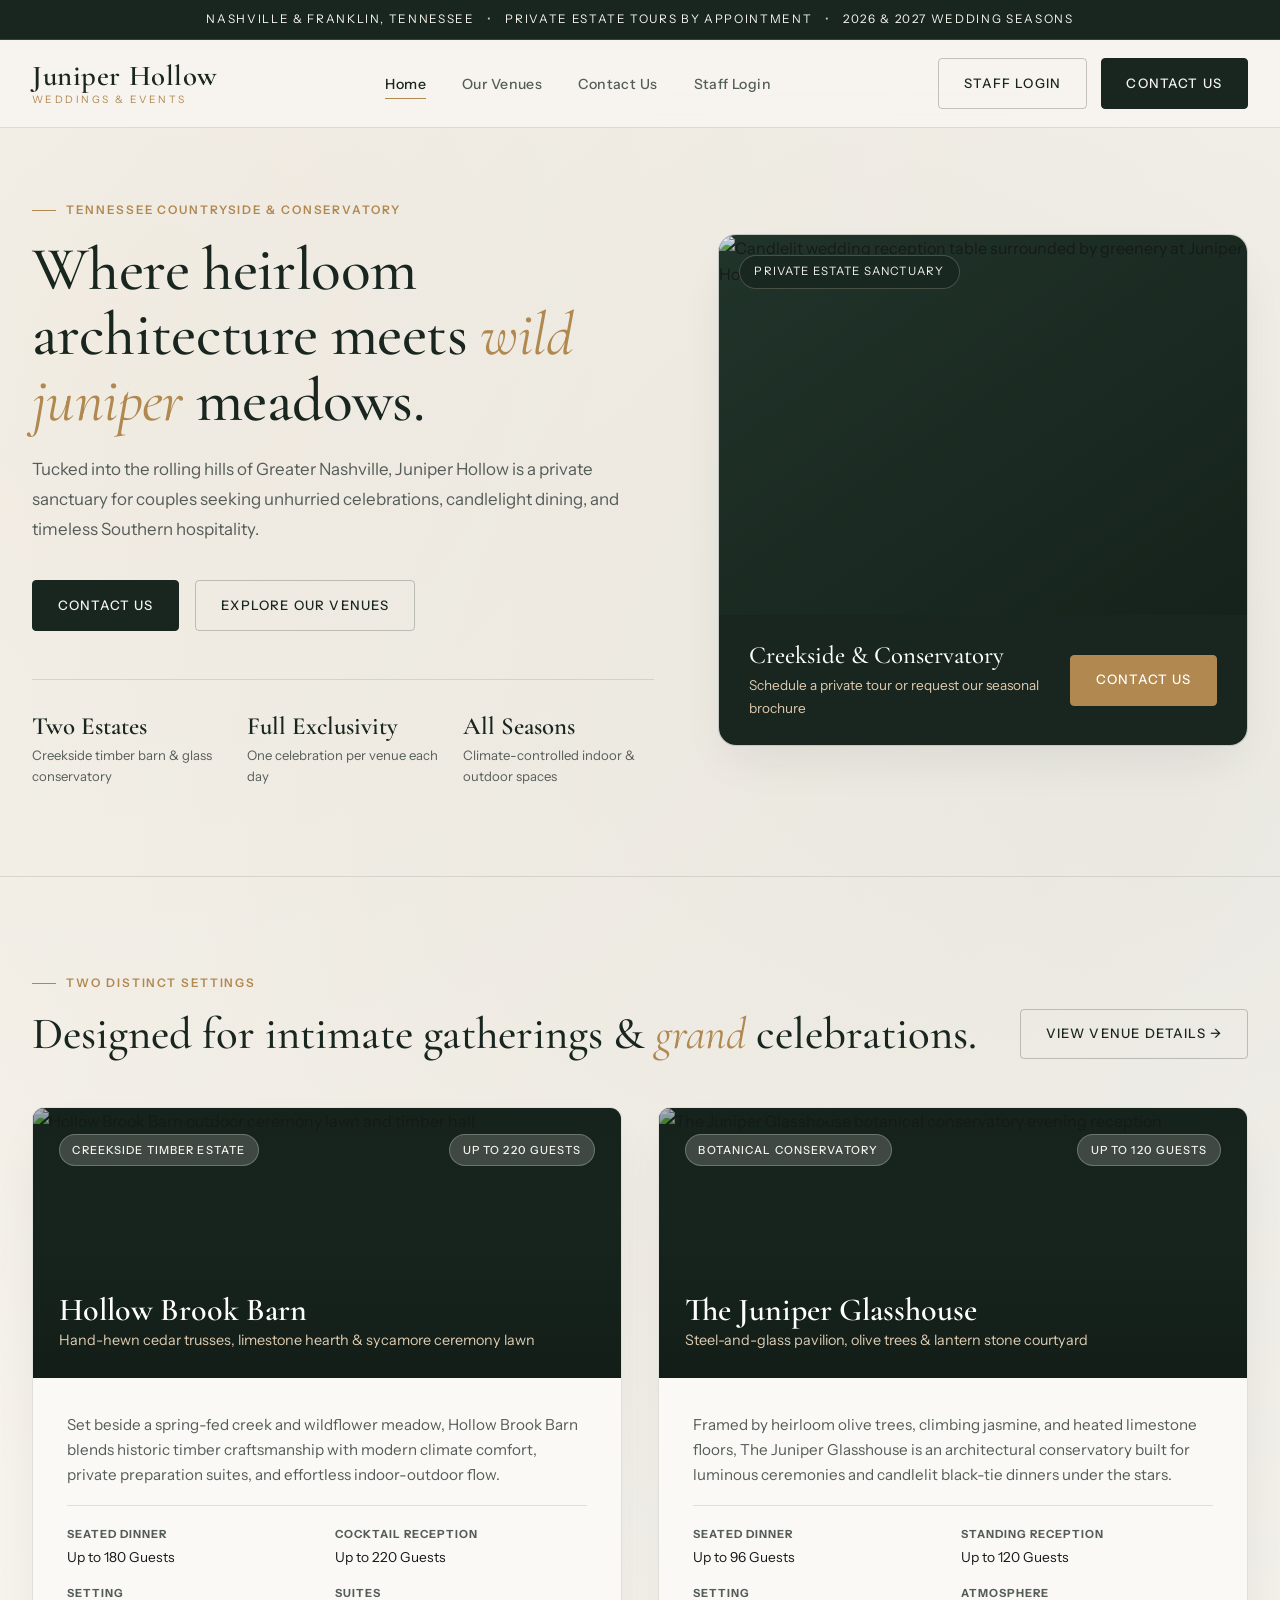
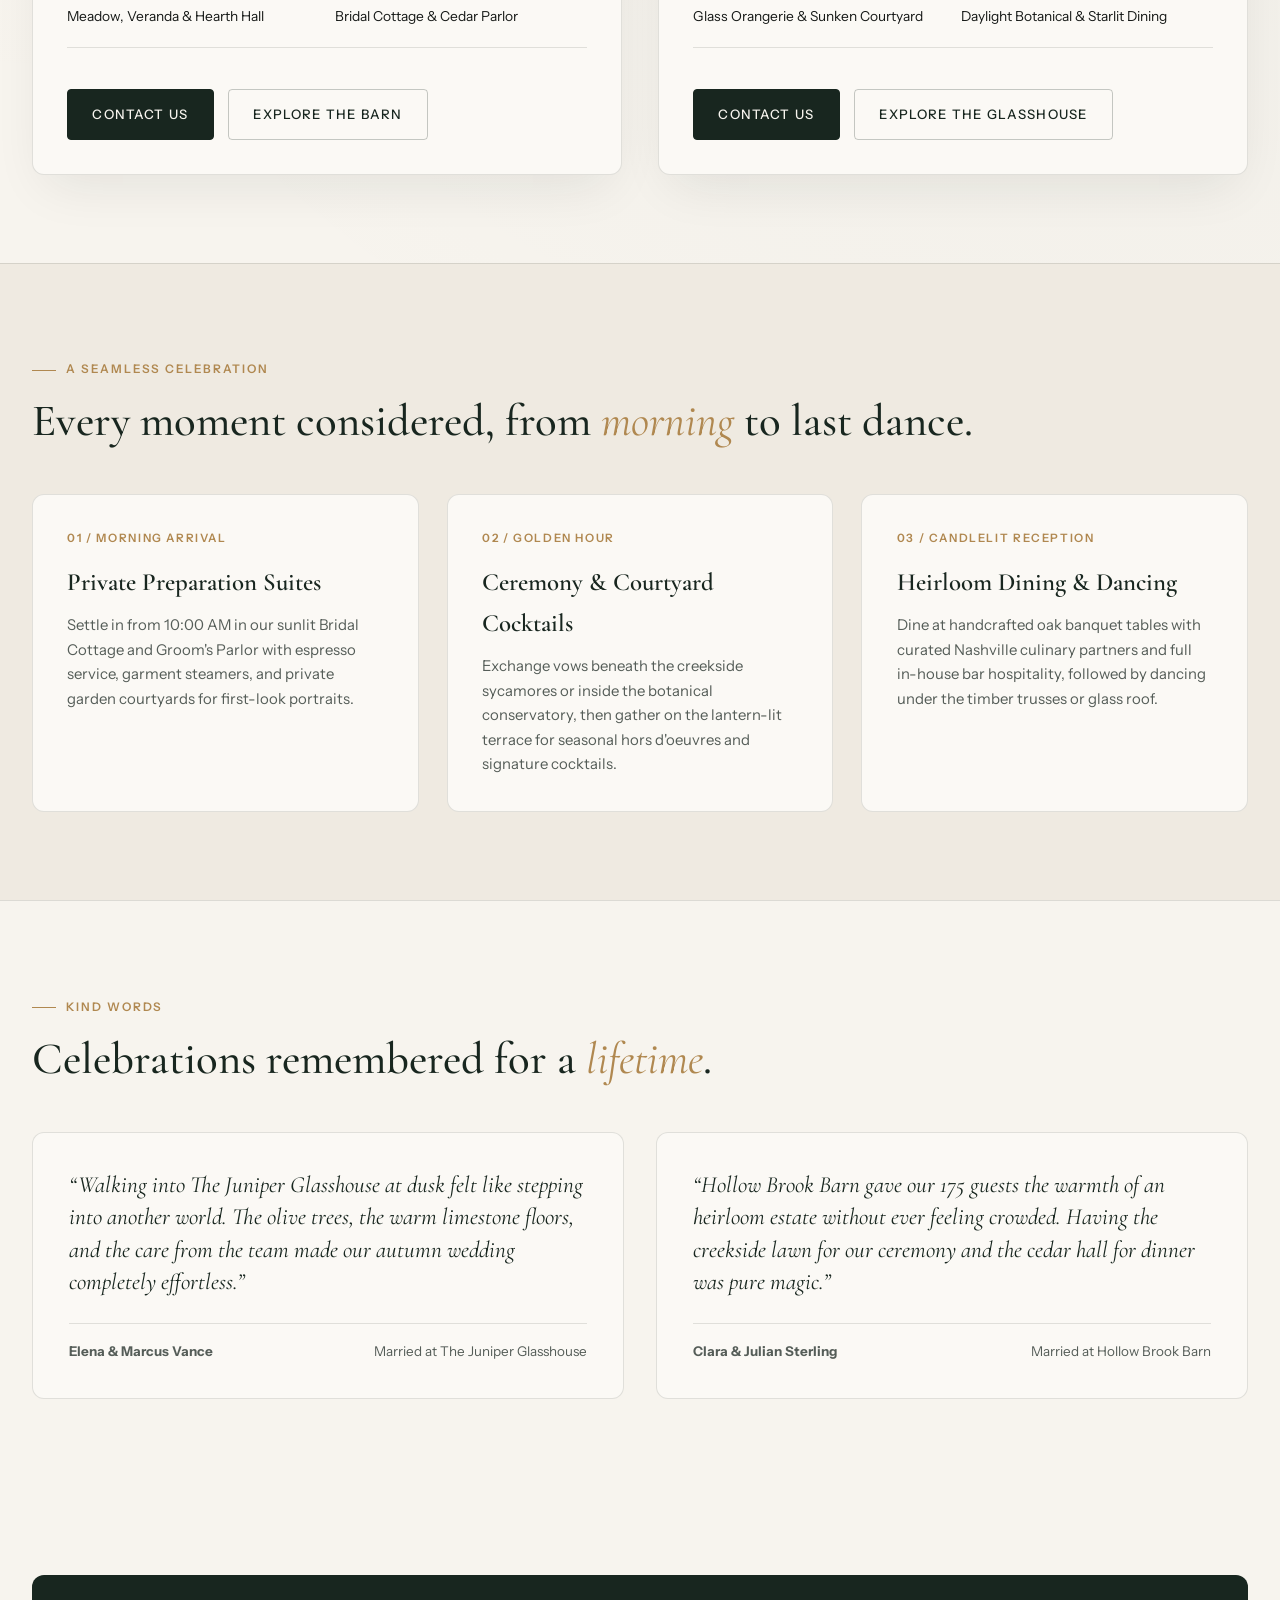
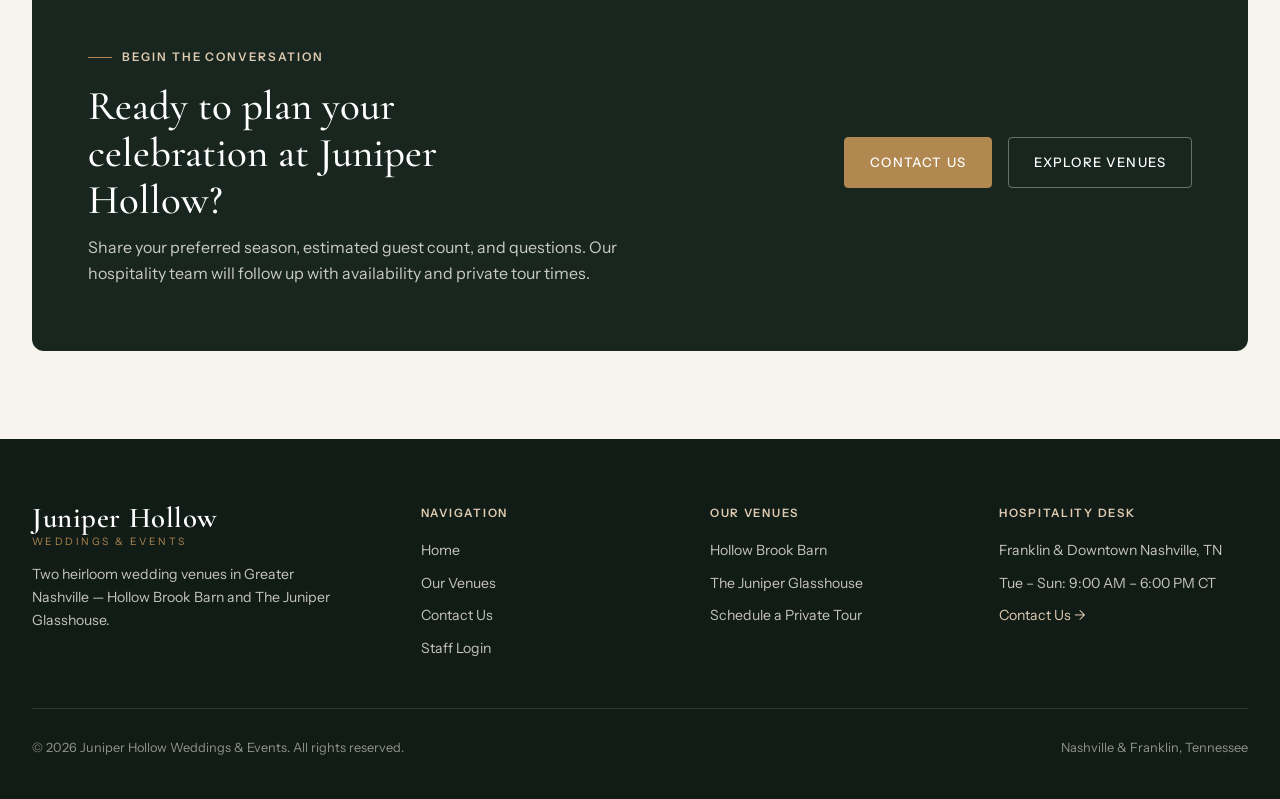
==== frontend/index.html @ 21a0ff54 "feat(frontend): add venue home page Co-Authored-By: Claude Opus 5.5 <noreply@anthropic.com>" ====
<!DOCTYPE html>
<html lang="en">
<head>
  <meta charset="UTF-8" />
  <meta name="viewport" content="width=device-width, initial-scale=1.0" />
  <title>Juniper Hollow Weddings &amp; Events | Nashville Wedding Sanctuary</title>
  <link rel="stylesheet" href="styles.css" />
</head>
<body>
  <div class="top-ribbon">
    Nashville &amp; Franklin, Tennessee <span>&bull;</span> Private Estate Tours by Appointment <span>&bull;</span> 2026 &amp; 2027 Wedding Seasons
  </div>

  <header class="site-header">
    <div class="nav-container">
      <a href="index.html" class="brand-logo">
        <span class="brand-title">Juniper Hollow</span>
        <span class="brand-subtitle">Weddings &amp; Events</span>
      </a>

      <nav aria-label="Primary Navigation">
        <ul class="nav-links">
          <li><a href="index.html" class="active">Home</a></li>
          <li><a href="venues.html">Our Venues</a></li>
          <li><a href="contact.html">Contact Us</a></li>
          <li><a href="login.html">Staff Login</a></li>
        </ul>
      </nav>

      <div class="nav-actions">
        <a href="login.html" class="btn btn-outline">Staff Login</a>
        <a href="contact.html" class="btn btn-primary">Contact Us</a>
      </div>
    </div>
  </header>

  <main>
    <!-- Hero Section -->
    <section class="hero">
      <div class="container">
        <div class="hero-grid">
          <div class="hero-copy">
            <span class="eyebrow">Tennessee Countryside &amp; Conservatory</span>
            <h1 class="heading-xl">
              Where heirloom architecture meets <em>wild juniper</em> meadows.
            </h1>
            <p class="lead-copy" style="margin-top: 1.35rem;">
              Tucked into the rolling hills of Greater Nashville, Juniper Hollow is a private sanctuary for couples seeking unhurried celebrations, candlelight dining, and timeless Southern hospitality.
            </p>

            <div class="hero-actions">
              <a href="contact.html" class="btn btn-primary">Contact Us</a>
              <a href="venues.html" class="btn btn-outline">Explore Our Venues</a>
            </div>

            <div class="hero-highlights">
              <div class="highlight-item">
                <div class="highlight-title">Two Estates</div>
                <div class="highlight-sub">Creekside timber barn &amp; glass conservatory</div>
              </div>
              <div class="highlight-item">
                <div class="highlight-title">Full Exclusivity</div>
                <div class="highlight-sub">One celebration per venue each day</div>
              </div>
              <div class="highlight-item">
                <div class="highlight-title">All Seasons</div>
                <div class="highlight-sub">Climate-controlled indoor &amp; outdoor spaces</div>
              </div>
            </div>
          </div>

          <div class="hero-visual">
            <div class="hero-showcase">
              <div class="hero-photo-frame">
                <img
                  src="https://images.unsplash.com/photo-1519741497674-611481863552?auto=format&fit=crop&w=1200&q=85"
                  alt="Candlelit wedding reception table surrounded by greenery at Juniper Hollow"
                />
                <span class="hero-photo-badge">Private Estate Sanctuary</span>
              </div>

              <div class="hero-showcase-footer">
                <div>
                  <h3>Creekside &amp; Conservatory</h3>
                  <p>Schedule a private tour or request our seasonal brochure</p>
                </div>
                <a href="contact.html" class="btn btn-gold">Contact Us</a>
              </div>
            </div>
          </div>
        </div>
      </div>
    </section>

    <!-- Venues Preview Section -->
    <section class="section section-border">
      <div class="container">
        <div class="section-header">
          <div>
            <span class="eyebrow">Two Distinct Settings</span>
            <h2 class="heading-lg">Designed for intimate gatherings &amp; <em>grand</em> celebrations.</h2>
          </div>
          <a href="venues.html" class="btn btn-outline">View Venue Details &rarr;</a>
        </div>

        <div class="venue-grid">
          <!-- Venue 1: Hollow Brook Barn -->
          <article class="venue-card">
            <div class="venue-photo">
              <img
                src="https://images.unsplash.com/photo-1464366400600-7168b8af9bc3?auto=format&fit=crop&w=1000&q=80"
                alt="Hollow Brook Barn outdoor ceremony lawn and timber hall"
              />
              <div class="venue-photo-overlay">
                <div class="venue-tag-row">
                  <span class="pill">Creekside Timber Estate</span>
                  <span class="pill">Up to 220 Guests</span>
                </div>
                <div>
                  <h3 class="heading-md" style="color: #fff; font-size: 2rem;">Hollow Brook Barn</h3>
                  <p style="color: var(--champagne-soft); font-size: 0.9rem;">Hand-hewn cedar trusses, limestone hearth &amp; sycamore ceremony lawn</p>
                </div>
              </div>
            </div>

            <div class="venue-body">
              <div>
                <p style="color: var(--ink-muted); font-size: 0.95rem;">
                  Set beside a spring-fed creek and wildflower meadow, Hollow Brook Barn blends historic timber craftsmanship with modern climate comfort, private preparation suites, and effortless indoor-outdoor flow.
                </p>

                <div class="spec-list">
                  <div class="spec-item">
                    <strong>Seated Dinner</strong>
                    Up to 180 Guests
                  </div>
                  <div class="spec-item">
                    <strong>Cocktail Reception</strong>
                    Up to 220 Guests
                  </div>
                  <div class="spec-item">
                    <strong>Setting</strong>
                    Meadow, Veranda &amp; Hearth Hall
                  </div>
                  <div class="spec-item">
                    <strong>Suites</strong>
                    Bridal Cottage &amp; Cedar Parlor
                  </div>
                </div>
              </div>

              <div style="display: flex; gap: 0.85rem; flex-wrap: wrap;">
                <a href="contact.html?venue=Hollow%20Brook%20Barn" class="btn btn-primary">Contact Us</a>
                <a href="venues.html#hollow-brook-barn" class="btn btn-outline">Explore the Barn</a>
              </div>
            </div>
          </article>

          <!-- Venue 2: The Juniper Glasshouse -->
          <article class="venue-card">
            <div class="venue-photo">
              <img
                src="https://images.unsplash.com/photo-1511795409834-ef04bbd61622?auto=format&fit=crop&w=1000&q=80"
                alt="The Juniper Glasshouse botanical conservatory evening reception"
              />
              <div class="venue-photo-overlay">
                <div class="venue-tag-row">
                  <span class="pill">Botanical Conservatory</span>
                  <span class="pill">Up to 120 Guests</span>
                </div>
                <div>
                  <h3 class="heading-md" style="color: #fff; font-size: 2rem;">The Juniper Glasshouse</h3>
                  <p style="color: var(--champagne-soft); font-size: 0.9rem;">Steel-and-glass pavilion, olive trees &amp; lantern stone courtyard</p>
                </div>
              </div>
            </div>

            <div class="venue-body">
              <div>
                <p style="color: var(--ink-muted); font-size: 0.95rem;">
                  Framed by heirloom olive trees, climbing jasmine, and heated limestone floors, The Juniper Glasshouse is an architectural conservatory built for luminous ceremonies and candlelit black-tie dinners under the stars.
                </p>

                <div class="spec-list">
                  <div class="spec-item">
                    <strong>Seated Dinner</strong>
                    Up to 96 Guests
                  </div>
                  <div class="spec-item">
                    <strong>Standing Reception</strong>
                    Up to 120 Guests
                  </div>
                  <div class="spec-item">
                    <strong>Setting</strong>
                    Glass Orangerie &amp; Sunken Courtyard
                  </div>
                  <div class="spec-item">
                    <strong>Atmosphere</strong>
                    Daylight Botanical &amp; Starlit Dining
                  </div>
                </div>
              </div>

              <div style="display: flex; gap: 0.85rem; flex-wrap: wrap;">
                <a href="contact.html?venue=The%20Juniper%20Glasshouse" class="btn btn-primary">Contact Us</a>
                <a href="venues.html#juniper-glasshouse" class="btn btn-outline">Explore the Glasshouse</a>
              </div>
            </div>
          </article>
        </div>
      </div>
    </section>

    <!-- The Wedding Experience -->
    <section class="section section-alt section-border">
      <div class="container">
        <div class="section-header">
          <div>
            <span class="eyebrow">A Seamless Celebration</span>
            <h2 class="heading-lg">Every moment considered, from <em>morning</em> to last dance.</h2>
          </div>
        </div>

        <div class="feature-grid">
          <div class="feature-card">
            <span class="feature-index">01 / Morning Arrival</span>
            <h3>Private Preparation Suites</h3>
            <p>
              Settle in from 10:00 AM in our sunlit Bridal Cottage and Groom's Parlor with espresso service, garment steamers, and private garden courtyards for first-look portraits.
            </p>
          </div>

          <div class="feature-card">
            <span class="feature-index">02 / Golden Hour</span>
            <h3>Ceremony &amp; Courtyard Cocktails</h3>
            <p>
              Exchange vows beneath the creekside sycamores or inside the botanical conservatory, then gather on the lantern-lit terrace for seasonal hors d'oeuvres and signature cocktails.
            </p>
          </div>

          <div class="feature-card">
            <span class="feature-index">03 / Candlelit Reception</span>
            <h3>Heirloom Dining &amp; Dancing</h3>
            <p>
              Dine at handcrafted oak banquet tables with curated Nashville culinary partners and full in-house bar hospitality, followed by dancing under the timber trusses or glass roof.
            </p>
          </div>
        </div>
      </div>
    </section>

    <!-- Couple Testimonials -->
    <section class="section section-border">
      <div class="container">
        <div class="section-header">
          <div>
            <span class="eyebrow">Kind Words</span>
            <h2 class="heading-lg">Celebrations remembered for a <em>lifetime</em>.</h2>
          </div>
        </div>

        <div class="quote-grid">
          <div class="quote-card">
            <blockquote>
              &ldquo;Walking into The Juniper Glasshouse at dusk felt like stepping into another world. The olive trees, the warm limestone floors, and the care from the team made our autumn wedding completely effortless.&rdquo;
            </blockquote>
            <div class="quote-author">
              <strong>Elena &amp; Marcus Vance</strong>
              <span>Married at The Juniper Glasshouse</span>
            </div>
          </div>

          <div class="quote-card">
            <blockquote>
              &ldquo;Hollow Brook Barn gave our 175 guests the warmth of an heirloom estate without ever feeling crowded. Having the creekside lawn for our ceremony and the cedar hall for dinner was pure magic.&rdquo;
            </blockquote>
            <div class="quote-author">
              <strong>Clara &amp; Julian Sterling</strong>
              <span>Married at Hollow Brook Barn</span>
            </div>
          </div>
        </div>
      </div>
    </section>

    <!-- Bottom CTA Band -->
    <section class="section">
      <div class="container">
        <div class="cta-band">
          <div>
            <span class="eyebrow" style="color: var(--champagne-soft);">Begin the Conversation</span>
            <h2>Ready to plan your celebration at Juniper Hollow?</h2>
            <p>
              Share your preferred season, estimated guest count, and questions. Our hospitality team will follow up with availability and private tour times.
            </p>
          </div>
          <div style="display: flex; gap: 1rem; flex-wrap: wrap;">
            <a href="contact.html" class="btn btn-gold">Contact Us</a>
            <a href="venues.html" class="btn btn-outline" style="color: #fff; border-color: rgba(255,255,255,0.35);">Explore Venues</a>
          </div>
        </div>
      </div>
    </section>
  </main>

  <footer class="site-footer">
    <div class="container">
      <div class="footer-grid">
        <div class="footer-col">
          <div class="brand-logo" style="margin-bottom: 1rem;">
            <span class="brand-title" style="color: #fff;">Juniper Hollow</span>
            <span class="brand-subtitle">Weddings &amp; Events</span>
          </div>
          <p style="font-size: 0.88rem; max-width: 34ch;">
            Two heirloom wedding venues in Greater Nashville — Hollow Brook Barn and The Juniper Glasshouse.
          </p>
        </div>

        <div class="footer-col">
          <h4>Navigation</h4>
          <ul>
            <li><a href="index.html">Home</a></li>
            <li><a href="venues.html">Our Venues</a></li>
            <li><a href="contact.html">Contact Us</a></li>
            <li><a href="login.html">Staff Login</a></li>
          </ul>
        </div>

        <div class="footer-col">
          <h4>Our Venues</h4>
          <ul>
            <li><a href="venues.html#hollow-brook-barn">Hollow Brook Barn</a></li>
            <li><a href="venues.html#juniper-glasshouse">The Juniper Glasshouse</a></li>
            <li><a href="contact.html">Schedule a Private Tour</a></li>
          </ul>
        </div>

        <div class="footer-col">
          <h4>Hospitality Desk</h4>
          <ul>
            <li>Franklin &amp; Downtown Nashville, TN</li>
            <li>Tue &ndash; Sun: 9:00 AM &ndash; 6:00 PM CT</li>
            <li><a href="contact.html" style="color: var(--champagne-soft);">Contact Us &rarr;</a></li>
          </ul>
        </div>
      </div>

      <div class="footer-bottom">
        <span>&copy; 2026 Juniper Hollow Weddings &amp; Events. All rights reserved.</span>
        <span>Nashville &amp; Franklin, Tennessee</span>
      </div>
    </div>
  </footer>

  <script src="app.js"></script>
</body>
</html>
---- frontend/styles.css ----
@import url('https://fonts.googleapis.com/css2?family=Cormorant+Garamond:ital,wght@0,400;0,500;0,600;0,700;1,400;1,600&family=Instrument+Sans:wght@400;500;600&display=swap');

:root {
  --bg-parchment: #F7F4EE;
  --bg-linen: #EFEAE1;
  --bg-card: #FBF9F5;
  --juniper-deep: #18261F;
  --juniper-moss: #283D32;
  --juniper-sage: #5A6B60;
  --champagne-gold: #B08850;
  --champagne-soft: #DFCBB0;
  --terracotta: #B96B52;
  --ink-dark: #161917;
  --ink-muted: #555D58;
  --hairline: rgba(24, 38, 31, 0.12);
  --hairline-strong: rgba(24, 38, 31, 0.24);
  --shadow-editorial: 0 22px 50px -14px rgba(24, 38, 31, 0.09);
  --shadow-hover: 0 28px 60px -12px rgba(24, 38, 31, 0.16);
  --font-display: 'Cormorant Garamond', Georgia, serif;
  --font-sans: 'Instrument Sans', -apple-system, BlinkMacSystemFont, sans-serif;
  --radius-sm: 4px;
  --radius-md: 12px;
  --radius-lg: 18px;
}

* {
  box-sizing: border-box;
  margin: 0;
  padding: 0;
}

html {
  scroll-behavior: smooth;
  background-color: var(--bg-parchment);
  color: var(--ink-dark);
  font-family: var(--font-sans);
  line-height: 1.65;
  -webkit-font-smoothing: antialiased;
}

body {
  min-height: 100vh;
  display: flex;
  flex-direction: column;
  background-color: var(--bg-parchment);
  background-image:
    radial-gradient(circle at 10% 8%, rgba(176, 136, 80, 0.07), transparent 36%),
    radial-gradient(circle at 90% 20%, rgba(40, 61, 50, 0.06), transparent 40%);
  overflow-x: hidden;
}

a {
  color: inherit;
  text-decoration: none;
  transition: color 0.25s ease, opacity 0.25s ease;
}

img {
  max-width: 100%;
  display: block;
}

/* Top announcement bar */
.top-ribbon {
  background-color: var(--juniper-deep);
  color: var(--bg-parchment);
  font-size: 0.74rem;
  letter-spacing: 0.14em;
  text-transform: uppercase;
  padding: 0.6rem 1.5rem;
  text-align: center;
  border-bottom: 1px solid rgba(223, 203, 176, 0.16);
}

.top-ribbon span {
  color: var(--champagne-soft);
  margin: 0 0.55rem;
}

/* Navigation */
.site-header {
  position: sticky;
  top: 0;
  z-index: 100;
  background: rgba(247, 244, 238, 0.94);
  backdrop-filter: blur(14px);
  border-bottom: 1px solid var(--hairline);
}

.nav-container {
  max-width: 1280px;
  margin: 0 auto;
  padding: 1.15rem 2rem;
  display: flex;
  align-items: center;
  justify-content: space-between;
  gap: 2rem;
}

.brand-logo {
  display: flex;
  flex-direction: column;
  line-height: 1;
}

.brand-logo .brand-title {
  font-family: var(--font-display);
  font-size: 1.8rem;
  font-weight: 600;
  letter-spacing: 0.02em;
  color: var(--juniper-deep);
}

.brand-logo .brand-subtitle {
  font-size: 0.64rem;
  letter-spacing: 0.24em;
  text-transform: uppercase;
  color: var(--champagne-gold);
  margin-top: 0.25rem;
}

.nav-links {
  display: flex;
  align-items: center;
  gap: 2.25rem;
  list-style: none;
}

.nav-links a {
  font-size: 0.88rem;
  font-weight: 500;
  letter-spacing: 0.03em;
  color: var(--ink-muted);
  position: relative;
  padding-bottom: 0.25rem;
  white-space: nowrap;
}

.nav-links a::after {
  content: '';
  position: absolute;
  left: 0;
  bottom: -2px;
  width: 0;
  height: 1.5px;
  background-color: var(--champagne-gold);
  transition: width 0.28s ease;
}

.nav-links a:hover,
.nav-links a.active {
  color: var(--juniper-deep);
}

.nav-links a:hover::after,
.nav-links a.active::after {
  width: 100%;
}

.nav-actions {
  display: flex;
  align-items: center;
  gap: 0.85rem;
}

/* Buttons — always single line */
.btn {
  display: inline-flex;
  align-items: center;
  justify-content: center;
  gap: 0.5rem;
  font-family: var(--font-sans);
  font-size: 0.82rem;
  font-weight: 500;
  letter-spacing: 0.09em;
  text-transform: uppercase;
  white-space: nowrap;
  flex-shrink: 0;
  padding: 0.85rem 1.55rem;
  border-radius: var(--radius-sm);
  border: 1px solid transparent;
  cursor: pointer;
  transition: all 0.25s ease;
}

.btn-primary {
  background-color: var(--juniper-deep);
  color: var(--bg-parchment);
  border-color: var(--juniper-deep);
}

.btn-primary:hover {
  background-color: var(--juniper-moss);
  transform: translateY(-1px);
  box-shadow: 0 10px 24px -8px rgba(24, 38, 31, 0.35);
}

.btn-gold {
  background-color: var(--champagne-gold);
  color: #fff;
  border-color: var(--champagne-gold);
}

.btn-gold:hover {
  background-color: #9b743f;
  transform: translateY(-1px);
  box-shadow: 0 10px 24px -8px rgba(176, 136, 80, 0.4);
}

.btn-outline {
  background-color: transparent;
  color: var(--juniper-deep);
  border-color: var(--hairline-strong);
}

.btn-outline:hover {
  border-color: var(--juniper-deep);
  background-color: rgba(24, 38, 31, 0.04);
}

.btn-ghost {
  background: transparent;
  color: var(--ink-muted);
  padding: 0.55rem 0.9rem;
}

.btn-ghost:hover {
  color: var(--juniper-deep);
}

/* Layout Utilities */
.container {
  max-width: 1280px;
  margin: 0 auto;
  padding: 0 2rem;
}

.section {
  padding: 5.5rem 0;
}

.section-alt {
  background-color: var(--bg-linen);
}

.section-border {
  border-top: 1px solid var(--hairline);
}

.eyebrow {
  display: inline-flex;
  align-items: center;
  gap: 0.65rem;
  font-size: 0.74rem;
  font-weight: 600;
  letter-spacing: 0.16em;
  text-transform: uppercase;
  color: var(--champagne-gold);
  margin-bottom: 1rem;
}

.eyebrow::before {
  content: '';
  display: inline-block;
  width: 24px;
  height: 1px;
  background-color: var(--champagne-gold);
}

.heading-xl {
  font-family: var(--font-display);
  font-size: clamp(2.85rem, 4.8vw, 4.5rem);
  font-weight: 500;
  line-height: 1.07;
  color: var(--juniper-deep);
  letter-spacing: -0.01em;
}

.heading-xl em,
.heading-lg em,
.heading-md em {
  font-style: italic;
  font-weight: 400;
  color: var(--champagne-gold);
}

.heading-lg {
  font-family: var(--font-display);
  font-size: clamp(2.15rem, 3.5vw, 3.2rem);
  font-weight: 500;
  line-height: 1.12;
  color: var(--juniper-deep);
}

.heading-md {
  font-family: var(--font-display);
  font-size: clamp(1.55rem, 2.3vw, 2.1rem);
  font-weight: 600;
  line-height: 1.2;
  color: var(--juniper-deep);
}

.lead-copy {
  font-size: 1.06rem;
  color: var(--ink-muted);
  max-width: 60ch;
  line-height: 1.75;
}

/* Hero Section */
.hero {
  padding: 4rem 0 5.5rem;
}

.hero-grid {
  display: grid;
  grid-template-columns: 1.08fr 0.92fr;
  gap: 4rem;
  align-items: center;
}

.hero-actions {
  display: flex;
  flex-wrap: wrap;
  gap: 1rem;
  margin-top: 2.25rem;
}

.hero-highlights {
  margin-top: 3rem;
  padding-top: 2rem;
  border-top: 1px solid var(--hairline);
  display: grid;
  grid-template-columns: repeat(3, 1fr);
  gap: 1.5rem;
}

.highlight-item .highlight-title {
  font-family: var(--font-display);
  font-size: 1.55rem;
  font-weight: 600;
  color: var(--juniper-deep);
  line-height: 1.15;
}

.highlight-item .highlight-sub {
  font-size: 0.82rem;
  color: var(--ink-muted);
  margin-top: 0.25rem;
}

/* Hero Showcase Card (Clean, non-overlapping) */
.hero-showcase {
  background: var(--bg-card);
  border: 1px solid var(--hairline-strong);
  border-radius: var(--radius-lg);
  overflow: hidden;
  box-shadow: var(--shadow-editorial);
}

.hero-photo-frame {
  position: relative;
  height: 380px;
  background: linear-gradient(145deg, #21342A 0%, #15221B 100%);
  overflow: hidden;
}

.hero-photo-frame img {
  width: 100%;
  height: 100%;
  object-fit: cover;
  opacity: 0.9;
  transition: transform 0.6s ease;
}

.hero-showcase:hover .hero-photo-frame img {
  transform: scale(1.03);
}

.hero-photo-badge {
  position: absolute;
  top: 1.25rem;
  left: 1.25rem;
  background: rgba(24, 38, 31, 0.82);
  color: var(--bg-parchment);
  backdrop-filter: blur(8px);
  padding: 0.4rem 0.9rem;
  border-radius: 999px;
  font-size: 0.72rem;
  letter-spacing: 0.1em;
  text-transform: uppercase;
  border: 1px solid rgba(223, 203, 176, 0.25);
}

.hero-showcase-footer {
  padding: 1.65rem 1.85rem;
  background: var(--juniper-deep);
  color: var(--bg-parchment);
  display: flex;
  align-items: center;
  justify-content: space-between;
  gap: 1.5rem;
}

.hero-showcase-footer h3 {
  font-family: var(--font-display);
  font-size: 1.55rem;
  font-weight: 500;
  color: #fff;
  line-height: 1.2;
}

.hero-showcase-footer p {
  font-size: 0.85rem;
  color: var(--champagne-soft);
  margin-top: 0.2rem;
}

/* Section Headers */
.section-header {
  display: flex;
  justify-content: space-between;
  align-items: flex-end;
  gap: 2rem;
  margin-bottom: 3rem;
  flex-wrap: wrap;
}

/* Venue Cards */
.venue-grid {
  display: grid;
  grid-template-columns: repeat(2, 1fr);
  gap: 2.25rem;
}

.venue-card {
  background: var(--bg-card);
  border: 1px solid var(--hairline);
  border-radius: var(--radius-md);
  overflow: hidden;
  box-shadow: var(--shadow-editorial);
  transition: transform 0.3s ease, box-shadow 0.3s ease;
  display: flex;
  flex-direction: column;
}

.venue-card:hover {
  transform: translateY(-4px);
  box-shadow: var(--shadow-hover);
}

.venue-photo {
  height: 270px;
  position: relative;
  overflow: hidden;
  background: var(--juniper-deep);
}

.venue-photo img {
  width: 100%;
  height: 100%;
  object-fit: cover;
  transition: transform 0.5s ease;
}

.venue-card:hover .venue-photo img {
  transform: scale(1.04);
}

.venue-photo-overlay {
  position: absolute;
  inset: 0;
  background: linear-gradient(to top, rgba(18, 28, 23, 0.85) 0%, rgba(18, 28, 23, 0.15) 60%, rgba(18, 28, 23, 0.35) 100%);
  padding: 1.6rem;
  display: flex;
  flex-direction: column;
  justify-content: space-between;
  color: #fff;
}

.venue-tag-row {
  display: flex;
  justify-content: space-between;
  align-items: center;
  gap: 0.75rem;
}

.pill {
  display: inline-flex;
  align-items: center;
  gap: 0.35rem;
  font-size: 0.7rem;
  font-weight: 500;
  letter-spacing: 0.1em;
  text-transform: uppercase;
  padding: 0.35rem 0.8rem;
  border-radius: 999px;
  background: rgba(247, 244, 238, 0.18);
  color: var(--bg-parchment);
  backdrop-filter: blur(6px);
  border: 1px solid rgba(247, 244, 238, 0.26);
  white-space: nowrap;
}

.pill-dark {
  background: rgba(24, 38, 31, 0.06);
  color: var(--juniper-deep);
  border: 1px solid var(--hairline);
}

.venue-body {
  padding: 2.1rem;
  flex: 1;
  display: flex;
  flex-direction: column;
  justify-content: space-between;
  gap: 1.5rem;
}

.spec-list {
  display: grid;
  grid-template-columns: repeat(2, 1fr);
  gap: 0.95rem;
  padding: 1.2rem 0;
  border-top: 1px solid var(--hairline);
  border-bottom: 1px solid var(--hairline);
  margin: 1.1rem 0;
}

.spec-item {
  font-size: 0.86rem;
  color: var(--ink-dark);
}

.spec-item strong {
  display: block;
  font-size: 0.7rem;
  text-transform: uppercase;
  letter-spacing: 0.09em;
  color: var(--ink-muted);
  margin-bottom: 0.15rem;
}

/* Feature / Experience Grid */
.feature-grid {
  display: grid;
  grid-template-columns: repeat(3, 1fr);
  gap: 1.75rem;
}

.feature-card {
  background: var(--bg-card);
  border: 1px solid var(--hairline);
  border-radius: var(--radius-md);
  padding: 2.15rem;
}

.feature-index {
  font-size: 0.72rem;
  font-weight: 600;
  letter-spacing: 0.14em;
  text-transform: uppercase;
  color: var(--champagne-gold);
  margin-bottom: 0.85rem;
  display: block;
}

.feature-card h3 {
  font-family: var(--font-display);
  font-size: 1.55rem;
  font-weight: 600;
  color: var(--juniper-deep);
  margin-bottom: 0.65rem;
}

.feature-card p {
  font-size: 0.93rem;
  color: var(--ink-muted);
}

/* Testimonials / Love Notes */
.quote-grid {
  display: grid;
  grid-template-columns: repeat(2, 1fr);
  gap: 2rem;
}

.quote-card {
  background: var(--bg-card);
  border: 1px solid var(--hairline);
  border-radius: var(--radius-md);
  padding: 2.25rem;
  display: flex;
  flex-direction: column;
  justify-content: space-between;
  gap: 1.5rem;
}

.quote-card blockquote {
  font-family: var(--font-display);
  font-size: 1.45rem;
  font-style: italic;
  color: var(--juniper-deep);
  line-height: 1.4;
}

.quote-author {
  font-size: 0.84rem;
  color: var(--ink-muted);
  border-top: 1px solid var(--hairline);
  padding-top: 1rem;
  display: flex;
  justify-content: space-between;
  align-items: center;
}

/* FAQ Accordion */
.faq-list {
  display: flex;
  flex-direction: column;
  gap: 0.9rem;
  max-width: 880px;
}

.faq-item {
  background: var(--bg-card);
  border: 1px solid var(--hairline);
  border-radius: var(--radius-md);
  overflow: hidden;
}

.faq-trigger {
  width: 100%;
  text-align: left;
  background: none;
  border: none;
  padding: 1.35rem 1.65rem;
  font-family: var(--font-display);
  font-size: 1.35rem;
  font-weight: 600;
  color: var(--juniper-deep);
  display: flex;
  justify-content: space-between;
  align-items: center;
  gap: 1rem;
  cursor: pointer;
}

.faq-trigger span.faq-icon {
  font-size: 1.2rem;
  color: var(--champagne-gold);
  transition: transform 0.25s ease;
  flex-shrink: 0;
}

.faq-item.open .faq-trigger span.faq-icon {
  transform: rotate(45deg);
}

.faq-content {
  display: none;
  padding: 0 1.65rem 1.4rem;
  color: var(--ink-muted);
  font-size: 0.95rem;
  border-top: 1px solid var(--hairline);
  padding-top: 1rem;
}

.faq-item.open .faq-content {
  display: block;
}

/* Contact / Inquiry Form Page */
.contact-layout {
  display: grid;
  grid-template-columns: 0.92fr 1.08fr;
  gap: 3rem;
  align-items: start;
}

.info-panel {
  background: var(--juniper-deep);
  color: var(--bg-parchment);
  padding: 2.6rem;
  border-radius: var(--radius-md);
}

.info-panel h3,
.info-panel h2 {
  font-family: var(--font-display);
  font-size: 2.1rem;
  font-weight: 500;
  color: #fff;
  margin-bottom: 0.75rem;
}

.info-panel p {
  color: rgba(247, 244, 238, 0.82);
  font-size: 0.94rem;
  margin-bottom: 1.5rem;
}

.info-list {
  list-style: none;
  display: flex;
  flex-direction: column;
  gap: 1.15rem;
  border-top: 1px solid rgba(223, 203, 176, 0.2);
  padding-top: 1.5rem;
}

.info-list li strong {
  display: block;
  font-size: 0.72rem;
  text-transform: uppercase;
  letter-spacing: 0.11em;
  color: var(--champagne-soft);
  margin-bottom: 0.2rem;
}

.form-card {
  background: var(--bg-card);
  border: 1px solid var(--hairline);
  border-radius: var(--radius-md);
  padding: 2.75rem;
  box-shadow: var(--shadow-editorial);
}

.form-grid {
  display: grid;
  grid-template-columns: repeat(2, 1fr);
  gap: 1.25rem;
}

.form-group {
  display: flex;
  flex-direction: column;
  gap: 0.45rem;
  margin-bottom: 1.25rem;
}

.form-group.full-width {
  grid-column: 1 / -1;
}

.form-group label {
  font-size: 0.82rem;
  font-weight: 600;
  letter-spacing: 0.03em;
  color: var(--juniper-deep);
}

.form-group label .optional {
  font-weight: 400;
  color: var(--ink-muted);
  font-size: 0.76rem;
}

.form-control {
  font-family: var(--font-sans);
  font-size: 0.95rem;
  color: var(--ink-dark);
  background: var(--bg-parchment);
  border: 1px solid var(--hairline-strong);
  border-radius: var(--radius-sm);
  padding: 0.82rem 1rem;
  transition: border-color 0.2s ease, box-shadow 0.2s ease;
}

.form-control:focus {
  outline: none;
  border-color: var(--champagne-gold);
  box-shadow: 0 0 0 3px rgba(176, 136, 80, 0.15);
  background: #fff;
}

textarea.form-control {
  min-height: 135px;
  resize: vertical;
}

.status-banner {
  display: none;
  padding: 1.35rem 1.5rem;
  border-radius: var(--radius-md);
  margin-top: 1.25rem;
  font-size: 0.92rem;
}

.status-banner.visible {
  display: block;
}

.status-banner.success {
  background: rgba(40, 61, 50, 0.09);
  border: 1px solid var(--juniper-moss);
  color: var(--juniper-deep);
}

.status-banner.error {
  background: rgba(185, 107, 82, 0.12);
  border: 1px solid var(--terracotta);
  color: #7c3823;
}

/* Staff Login Gate & Portal Card */
.auth-stage {
  flex: 1;
  display: flex;
  align-items: center;
  justify-content: center;
  padding: 4.5rem 1.5rem;
}

.auth-shell {
  width: 100%;
  max-width: 540px;
  background: var(--bg-card);
  border: 1px solid var(--hairline-strong);
  border-radius: var(--radius-md);
  padding: 3rem;
  box-shadow: var(--shadow-editorial);
}

.gate-choice-grid {
  display: grid;
  grid-template-columns: repeat(2, 1fr);
  gap: 1rem;
  margin-top: 2rem;
}

.gate-choice-card {
  background: var(--bg-parchment);
  border: 1px solid var(--hairline-strong);
  border-radius: var(--radius-md);
  padding: 1.5rem 1.25rem;
  text-align: left;
  cursor: pointer;
  transition: all 0.25s ease;
  display: flex;
  flex-direction: column;
  justify-content: space-between;
  gap: 0.85rem;
}

.gate-choice-card:hover {
  border-color: var(--juniper-deep);
  transform: translateY(-2px);
  box-shadow: var(--shadow-editorial);
}

.gate-choice-card.primary-choice {
  background: var(--juniper-deep);
  color: var(--bg-parchment);
  border-color: var(--juniper-deep);
}

.gate-choice-card.primary-choice .choice-eyebrow {
  color: var(--champagne-soft);
}

.gate-choice-card.primary-choice .choice-title {
  color: #fff;
}

.gate-choice-card.primary-choice .choice-desc {
  color: rgba(247, 244, 238, 0.8);
}

.choice-eyebrow {
  font-size: 0.7rem;
  font-weight: 600;
  text-transform: uppercase;
  letter-spacing: 0.12em;
  color: var(--champagne-gold);
}

.choice-title {
  font-family: var(--font-display);
  font-size: 1.45rem;
  font-weight: 600;
  color: var(--juniper-deep);
}

.choice-desc {
  font-size: 0.84rem;
  color: var(--ink-muted);
  line-height: 1.45;
}

.hidden-panel {
  display: none;
}

/* CTA Banner */
.cta-band {
  background: var(--juniper-deep);
  color: var(--bg-parchment);
  border-radius: var(--radius-md);
  padding: 4rem 3.5rem;
  display: flex;
  align-items: center;
  justify-content: space-between;
  gap: 2.5rem;
  flex-wrap: wrap;
}

.cta-band h2 {
  font-family: var(--font-display);
  font-size: clamp(2rem, 3.2vw, 2.9rem);
  font-weight: 500;
  color: #fff;
  max-width: 18ch;
  line-height: 1.15;
}

.cta-band p {
  color: rgba(247, 244, 238, 0.8);
  margin-top: 0.6rem;
  max-width: 52ch;
}

/* Footer */
.site-footer {
  margin-top: auto;
  background: #121C17;
  color: rgba(247, 244, 238, 0.78);
  padding: 4rem 0 2.5rem;
  border-top: 1px solid var(--hairline);
}

.footer-grid {
  display: grid;
  grid-template-columns: 1.4fr 1fr 1fr 1fr;
  gap: 2.5rem;
  padding-bottom: 3rem;
  border-bottom: 1px solid rgba(247, 244, 238, 0.12);
}

.footer-col h4 {
  font-size: 0.72rem;
  font-weight: 600;
  text-transform: uppercase;
  letter-spacing: 0.15em;
  color: var(--champagne-soft);
  margin-bottom: 1rem;
}

.footer-col ul {
  list-style: none;
  display: flex;
  flex-direction: column;
  gap: 0.6rem;
  font-size: 0.88rem;
}

.footer-col a:hover {
  color: #fff;
}

.footer-bottom {
  padding-top: 1.75rem;
  display: flex;
  justify-content: space-between;
  align-items: center;
  font-size: 0.8rem;
  color: rgba(247, 244, 238, 0.55);
  flex-wrap: wrap;
  gap: 1rem;
}

@media (max-width: 960px) {
  .hero-grid,
  .venue-grid,
  .contact-layout,
  .feature-grid,
  .quote-grid,
  .footer-grid {
    grid-template-columns: 1fr;
  }

  .nav-container {
    flex-wrap: wrap;
  }
}

@media (max-width: 640px) {
  .form-grid,
  .gate-choice-grid,
  .hero-highlights,
  .hero-showcase-footer {
    grid-template-columns: 1fr;
    flex-direction: column;
    align-items: flex-start;
  }

  .cta-band,
  .form-card,
  .auth-shell {
    padding: 2rem 1.5rem;
  }
}
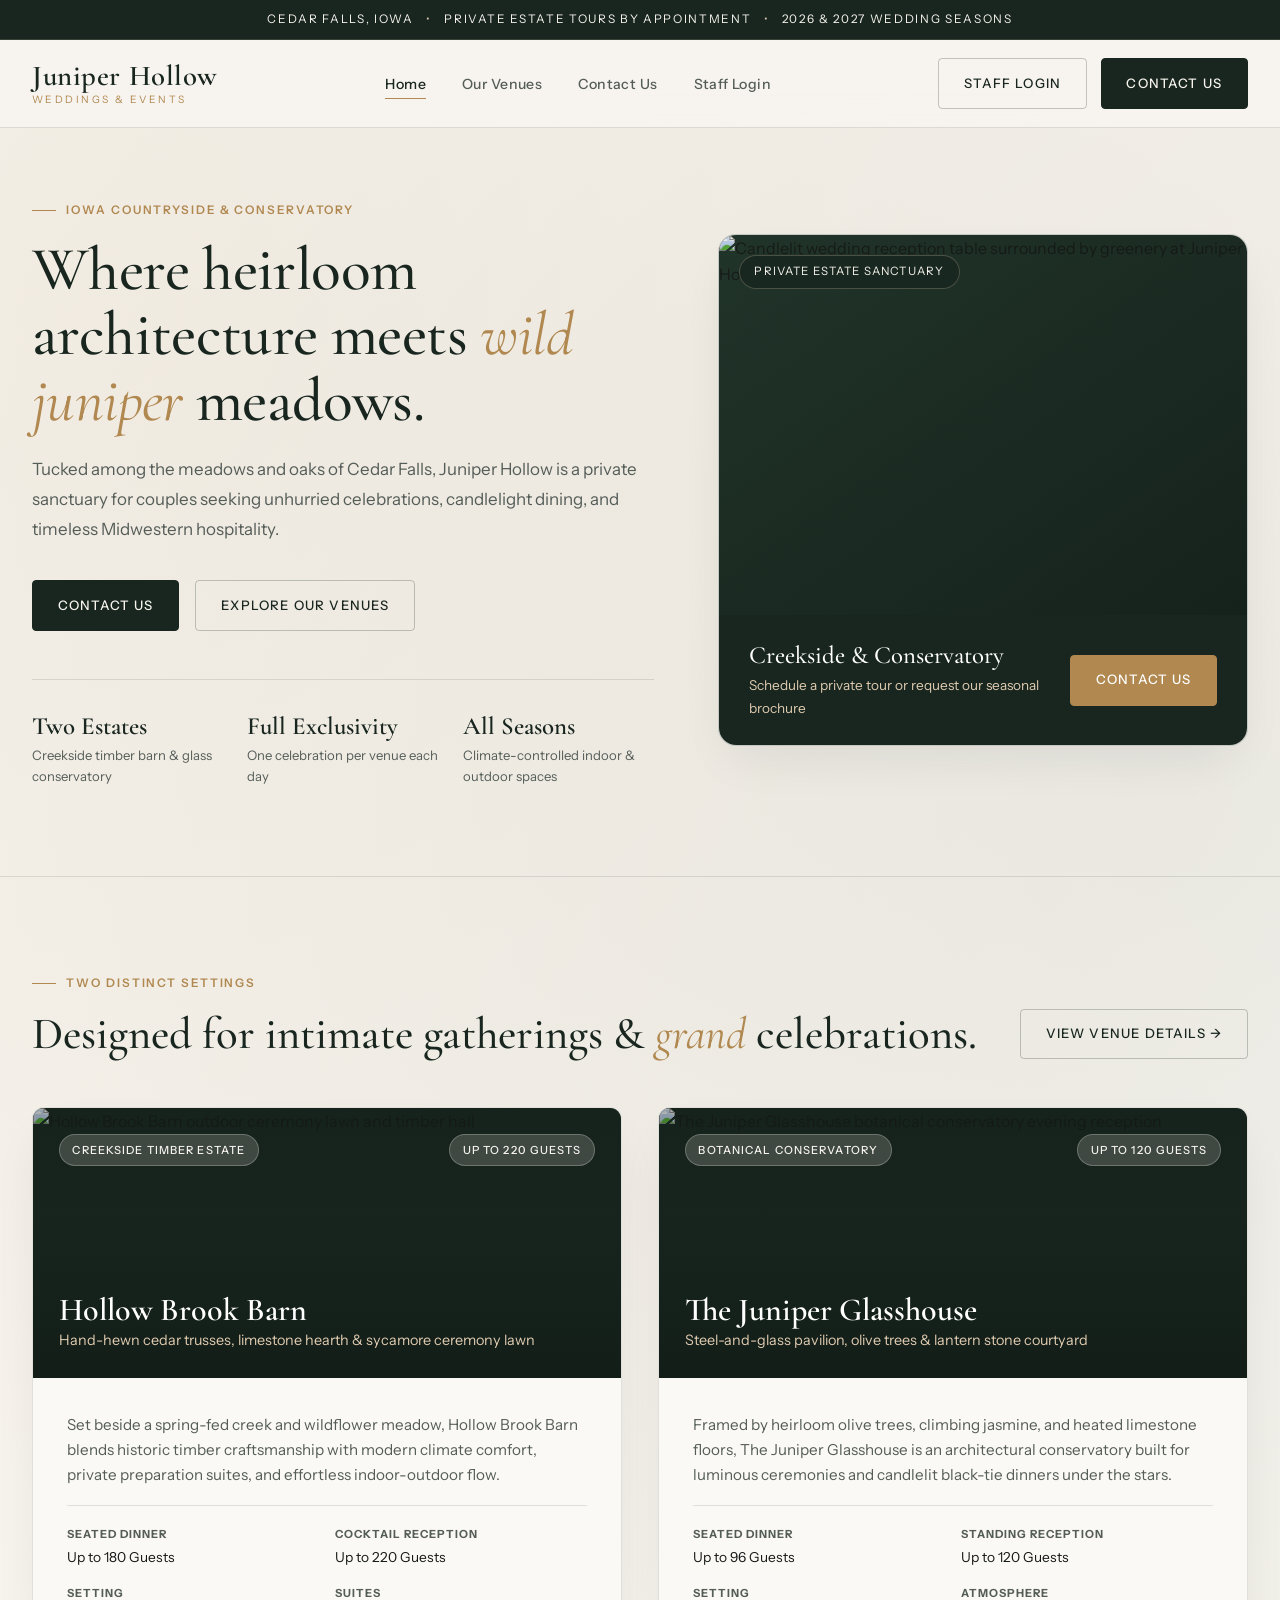
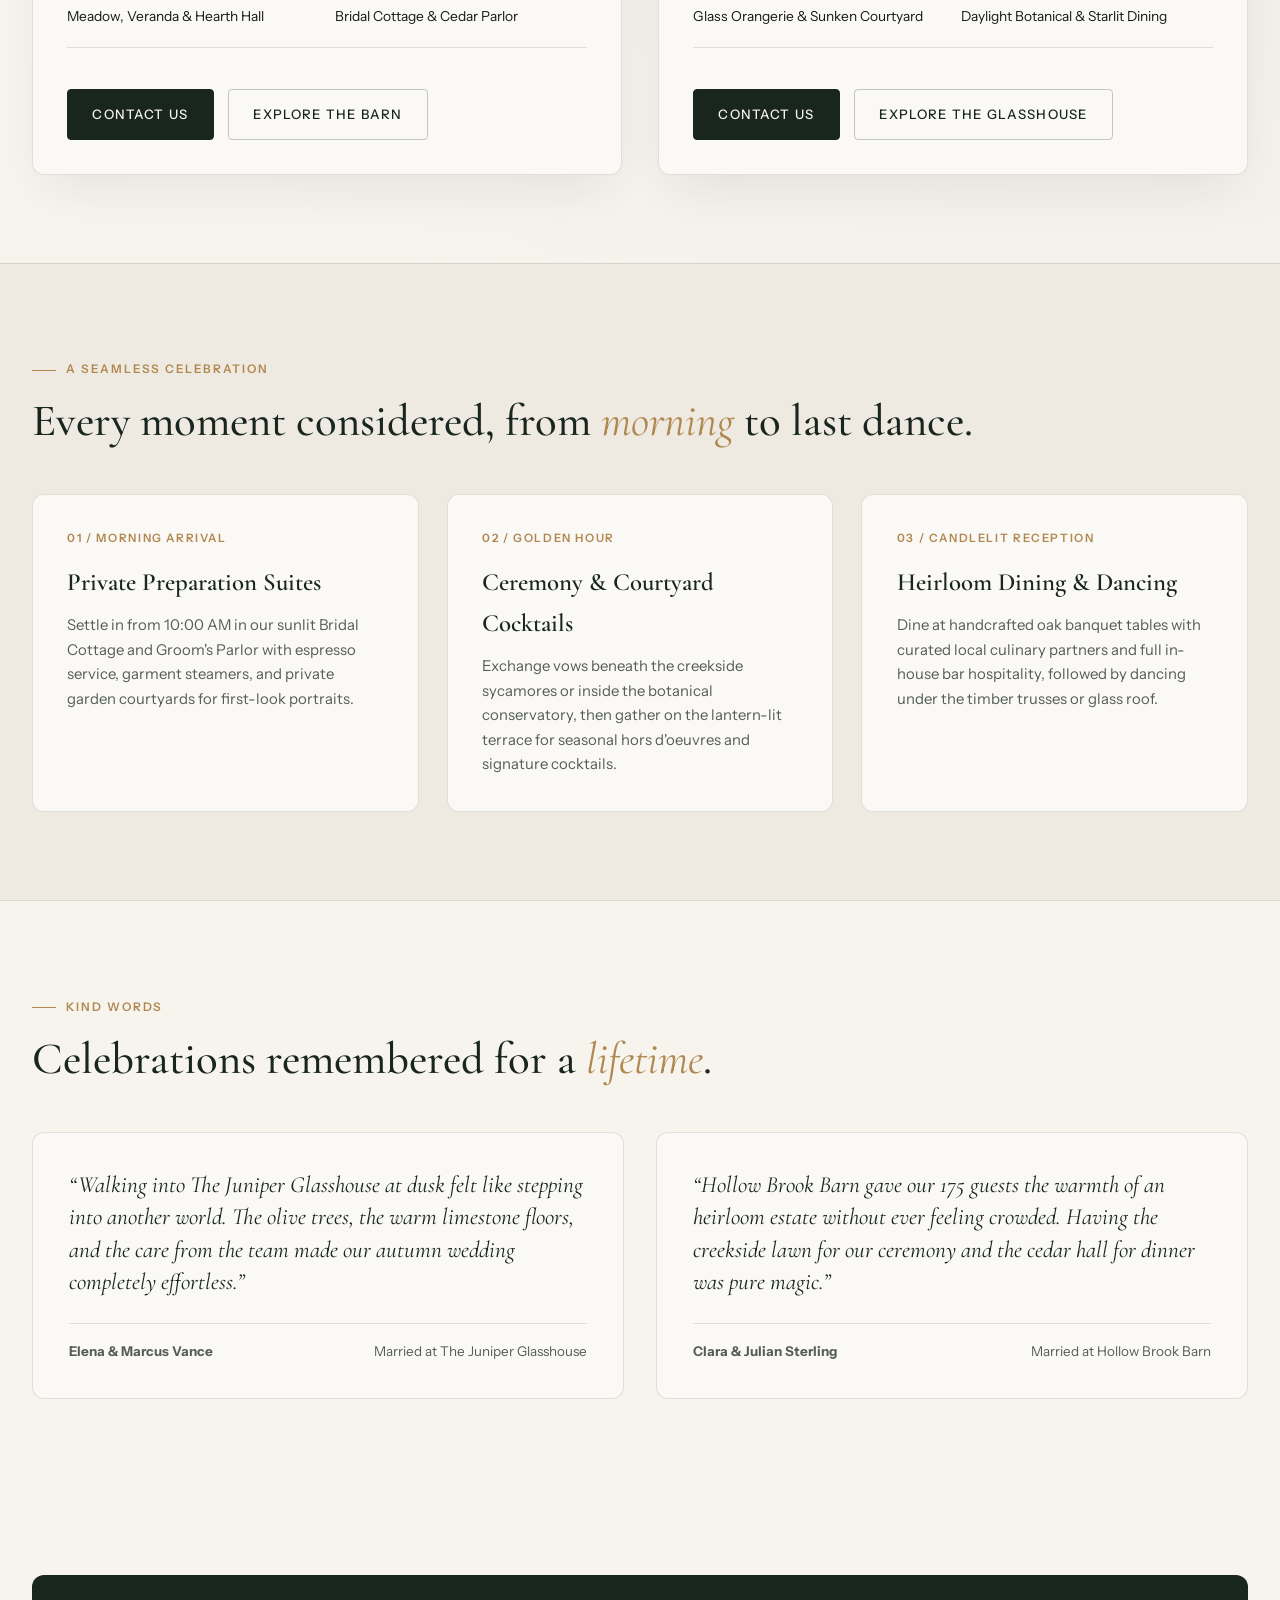
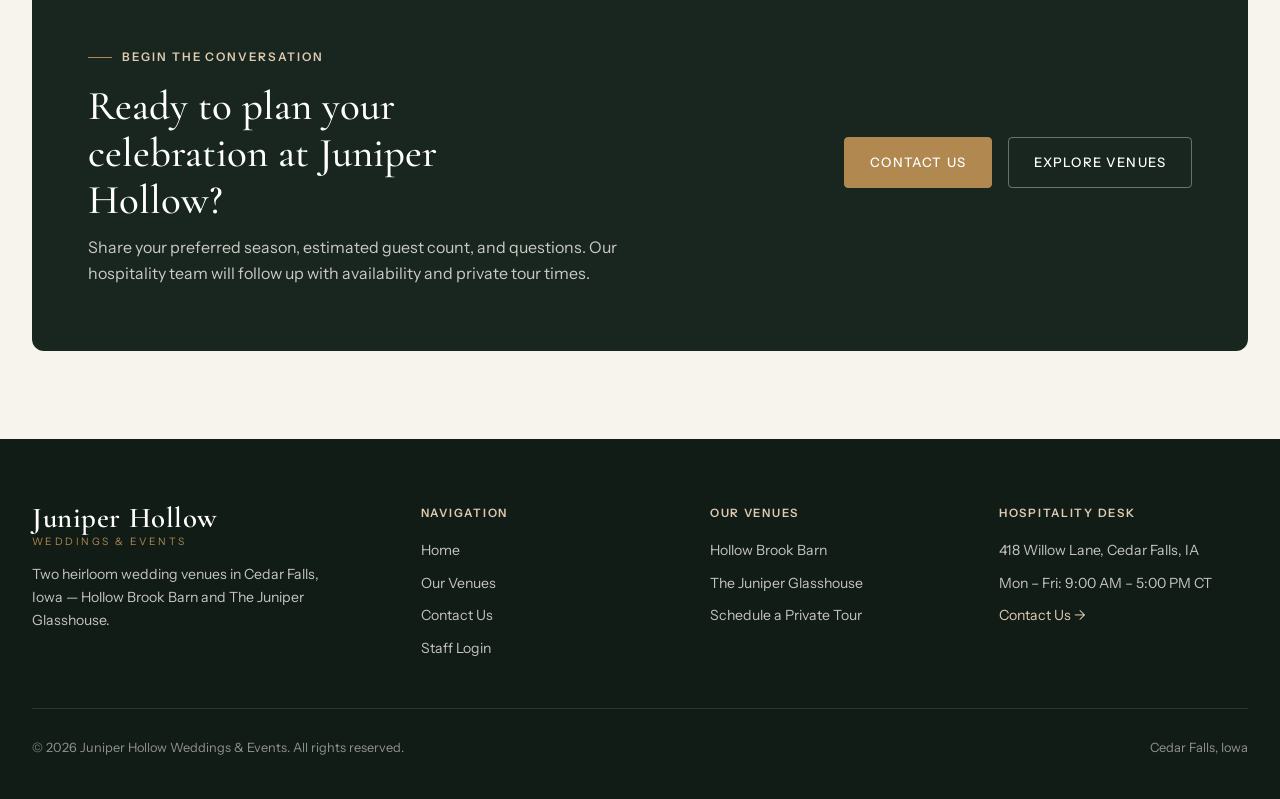
==== commit 3499610b: "feat(frontend): move home page location to Cedar Falls, Iowa Co-Authored-By: Claude Opus 5.5 <norepl" ====
--- a/frontend/index.html
+++ b/frontend/index.html
@@ -3,12 +3,12 @@
 <head>
   <meta charset="UTF-8" />
   <meta name="viewport" content="width=device-width, initial-scale=1.0" />
-  <title>Juniper Hollow Weddings &amp; Events | Nashville Wedding Sanctuary</title>
+  <title>Juniper Hollow Weddings &amp; Events | Cedar Falls Wedding Sanctuary</title>
   <link rel="stylesheet" href="styles.css" />
 </head>
 <body>
   <div class="top-ribbon">
-    Nashville &amp; Franklin, Tennessee <span>&bull;</span> Private Estate Tours by Appointment <span>&bull;</span> 2026 &amp; 2027 Wedding Seasons
+    Cedar Falls, Iowa <span>&bull;</span> Private Estate Tours by Appointment <span>&bull;</span> 2026 &amp; 2027 Wedding Seasons
   </div>
 
   <header class="site-header">
@@ -40,12 +40,12 @@
       <div class="container">
         <div class="hero-grid">
           <div class="hero-copy">
-            <span class="eyebrow">Tennessee Countryside &amp; Conservatory</span>
+            <span class="eyebrow">Iowa Countryside &amp; Conservatory</span>
             <h1 class="heading-xl">
               Where heirloom architecture meets <em>wild juniper</em> meadows.
             </h1>
             <p class="lead-copy" style="margin-top: 1.35rem;">
-              Tucked into the rolling hills of Greater Nashville, Juniper Hollow is a private sanctuary for couples seeking unhurried celebrations, candlelight dining, and timeless Southern hospitality.
+              Tucked among the meadows and oaks of Cedar Falls, Juniper Hollow is a private sanctuary for couples seeking unhurried celebrations, candlelight dining, and timeless Midwestern hospitality.
             </p>
 
             <div class="hero-actions">
@@ -242,7 +242,7 @@
             <span class="feature-index">03 / Candlelit Reception</span>
             <h3>Heirloom Dining &amp; Dancing</h3>
             <p>
-              Dine at handcrafted oak banquet tables with curated Nashville culinary partners and full in-house bar hospitality, followed by dancing under the timber trusses or glass roof.
+              Dine at handcrafted oak banquet tables with curated local culinary partners and full in-house bar hospitality, followed by dancing under the timber trusses or glass roof.
             </p>
           </div>
         </div>
@@ -312,7 +312,7 @@
             <span class="brand-subtitle">Weddings &amp; Events</span>
           </div>
           <p style="font-size: 0.88rem; max-width: 34ch;">
-            Two heirloom wedding venues in Greater Nashville — Hollow Brook Barn and The Juniper Glasshouse.
+            Two heirloom wedding venues in Cedar Falls, Iowa — Hollow Brook Barn and The Juniper Glasshouse.
           </p>
         </div>
 
@@ -338,8 +338,8 @@
         <div class="footer-col">
           <h4>Hospitality Desk</h4>
           <ul>
-            <li>Franklin &amp; Downtown Nashville, TN</li>
-            <li>Tue &ndash; Sun: 9:00 AM &ndash; 6:00 PM CT</li>
+            <li>418 Willow Lane, Cedar Falls, IA</li>
+            <li>Mon &ndash; Fri: 9:00 AM &ndash; 5:00 PM CT</li>
             <li><a href="contact.html" style="color: var(--champagne-soft);">Contact Us &rarr;</a></li>
           </ul>
         </div>
@@ -347,7 +347,7 @@
 
       <div class="footer-bottom">
         <span>&copy; 2026 Juniper Hollow Weddings &amp; Events. All rights reserved.</span>
-        <span>Nashville &amp; Franklin, Tennessee</span>
+        <span>Cedar Falls, Iowa</span>
       </div>
     </div>
   </footer>
--- a/frontend/styles.css
+++ b/frontend/styles.css
@@ -889,7 +889,7 @@
 }
 
 .hidden-panel {
-  display: none;
+  display: none !important; /* Wins over any display set by a component class. */
 }
 
 /* CTA Banner */
@@ -1000,3 +1000,173 @@
     padding: 2rem 1.5rem;
   }
 }
+
+/* Staff Portal */
+.portal-main {
+  padding: 2rem 0 3rem;
+}
+
+.portal-stack {
+  display: grid;
+  gap: 1.5rem;
+}
+
+.role-options {
+  border: 0;
+}
+
+.role-options legend {
+  font-size: 0.82rem;
+  font-weight: 600;
+  letter-spacing: 0.03em;
+  color: var(--juniper-deep);
+  margin-bottom: 0.45rem;
+}
+
+.role-options label {
+  font-weight: 400;
+  letter-spacing: 0;
+  color: var(--ink-dark);
+  display: flex;
+  align-items: center;
+  gap: 0.5rem;
+}
+
+.table-scroll {
+  overflow-x: auto;
+  margin-top: 1rem;
+}
+
+.portal-table {
+  width: 100%;
+  border-collapse: collapse;
+  font-size: 0.9rem;
+}
+
+.portal-table th,
+.portal-table td {
+  text-align: left;
+  padding: 0.75rem 0.6rem;
+  border-bottom: 1px solid var(--hairline);
+  vertical-align: middle;
+}
+
+.portal-table th {
+  font-size: 0.76rem;
+  letter-spacing: 0.06em;
+  text-transform: uppercase;
+  color: var(--ink-muted);
+}
+
+/* Staff Portal: Reviews */
+.section-heading-row {
+  display: flex;
+  justify-content: space-between;
+  align-items: flex-start;
+  gap: 1rem;
+  flex-wrap: wrap;
+}
+
+.review-list {
+  display: grid;
+  grid-template-columns: minmax(0, 1fr); /* Long text wraps inside the card instead of widening it. */
+  gap: 0.85rem;
+}
+
+.review-item {
+  display: flex;
+  justify-content: space-between;
+  align-items: center;
+  gap: 1rem;
+  padding: 1.1rem 1.25rem;
+  border: 1px solid var(--hairline);
+  border-radius: var(--radius-md);
+  background: var(--bg-parchment);
+}
+
+.review-item-text {
+  flex: 1;
+  min-width: 0;
+}
+
+.review-item .btn {
+  flex-shrink: 0;
+}
+
+.review-item-title {
+  font-weight: 600;
+  color: var(--juniper-deep);
+}
+
+.review-item-sub {
+  font-size: 0.86rem;
+  color: var(--ink-muted);
+  overflow: hidden;
+  display: -webkit-box;
+  -webkit-box-orient: vertical;
+  -webkit-line-clamp: 2; /* At most two lines of the customer's question. */
+  line-clamp: 2;
+}
+
+.review-heading {
+  font-family: var(--font-display);
+  font-size: 1.6rem;
+  margin-top: 1rem;
+}
+
+.review-block {
+  margin-top: 1.75rem;
+  padding-top: 1.25rem;
+  border-top: 1px solid var(--hairline);
+}
+
+.review-block h4 {
+  font-size: 0.78rem;
+  letter-spacing: 0.08em;
+  text-transform: uppercase;
+  color: var(--champagne-gold);
+  margin-bottom: 0.75rem;
+}
+
+.review-facts {
+  display: grid;
+  grid-template-columns: max-content 1fr;
+  gap: 0.35rem 1rem;
+  font-size: 0.9rem;
+}
+
+.review-facts dt {
+  font-weight: 600;
+  color: var(--juniper-deep);
+}
+
+.review-quote {
+  margin-top: 0.85rem;
+  padding: 1rem 1.25rem;
+  background: var(--bg-parchment);
+  border-left: 3px solid var(--champagne-gold);
+  white-space: pre-wrap;
+  font-size: 0.92rem;
+}
+
+.review-bullets {
+  padding-left: 1.2rem;
+  font-size: 0.9rem;
+}
+
+textarea.review-body {
+  min-height: 280px;
+}
+
+.review-actions {
+  display: flex;
+  gap: 0.85rem;
+  flex-wrap: wrap;
+}
+
+@media (max-width: 640px) {
+  .review-item {
+    flex-direction: column;
+    align-items: flex-start;
+  }
+}
